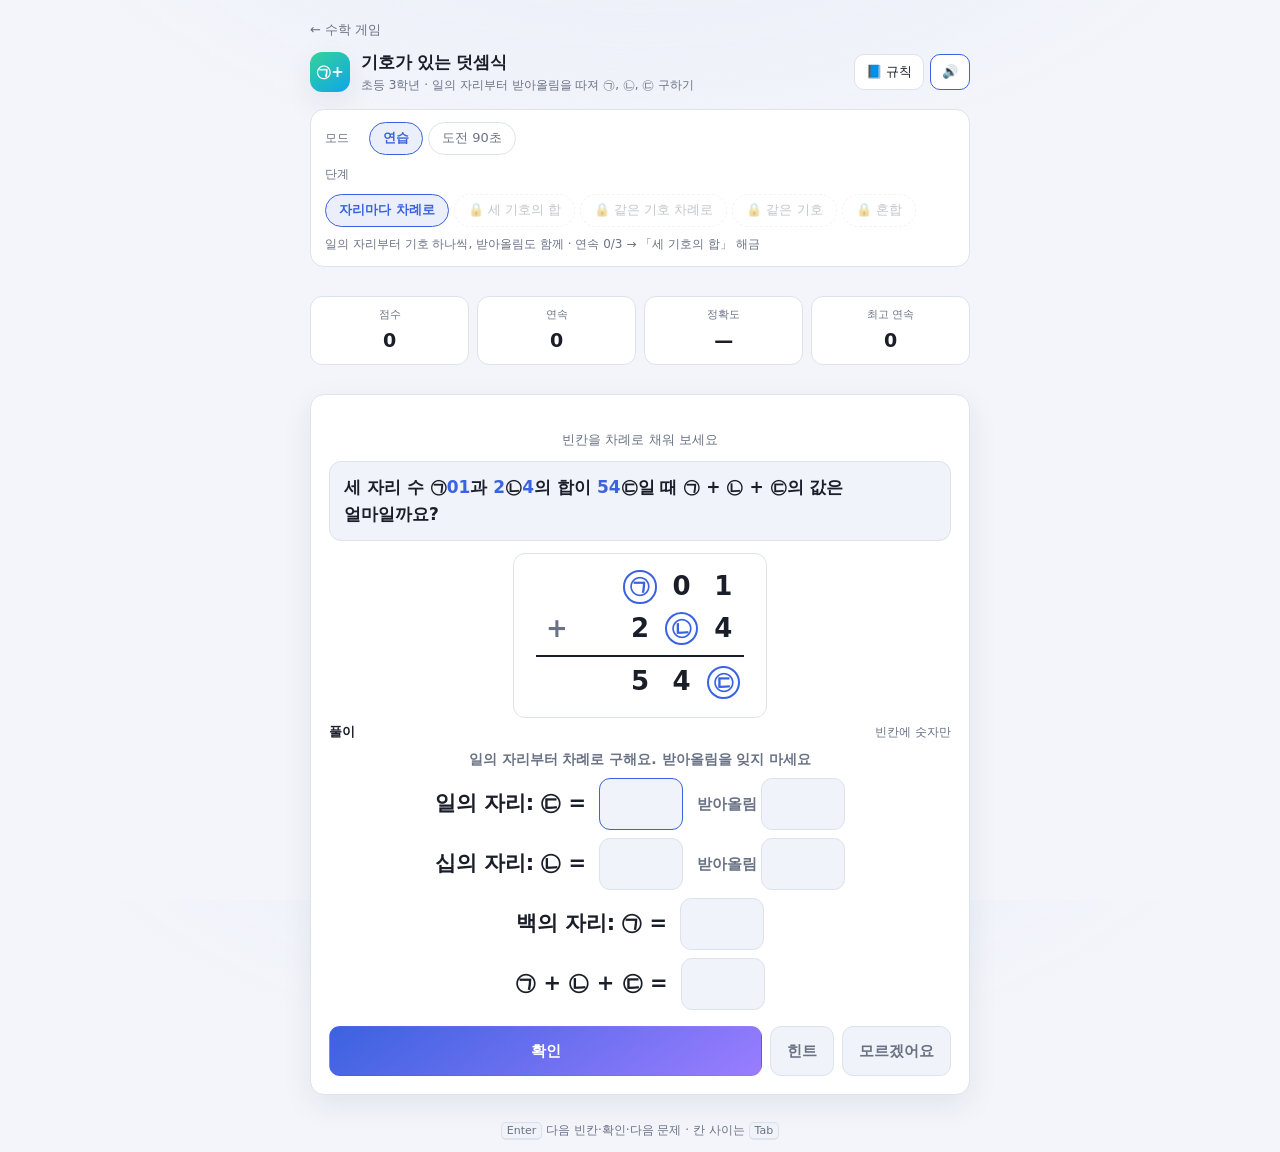
==== riddle.html @ da028986 "기호가 있는 덧셈식 게임 추가 — 받아올림을 따져 ㉠, ㉡, ㉢ 구하기 학습지 -3: ㉠㉠㉡ + ㉡㉡㉡ = 1000 → ㉡ = 5 (0은 맨 앞 자리라 안 됨), ㉠ = 4. 학습" ====
<!DOCTYPE html>
<html lang="ko">
<head>
<meta charset="utf-8">
<meta name="viewport" content="width=device-width, initial-scale=1, viewport-fit=cover">
<meta name="description" content="기호가 있는 덧셈식 — ㉠㉠㉡ + ㉡㉡㉡ = 1000에서 ㉠과 ㉡, 53㉠ + 3㉡7 = ㉢23일 때 ㉠ + ㉡ + ㉢. 일의 자리부터 받아올림을 따져 기호의 수 구하기.">
<title>기호가 있는 덧셈식</title>
<link rel="icon" href="data:image/svg+xml,<svg xmlns='http://www.w3.org/2000/svg' viewBox='0 0 32 32'><text y='26' font-size='26'>➕</text></svg>">
<link rel="stylesheet" href="css/style.css">
<link rel="stylesheet" href="css/riddle.css">
</head>
<body>
<div class="wrap">

  <nav class="crumb"><a href="./">← 수학 게임</a></nav>

  <header class="topbar">
    <div class="brand">
      <span class="logo logo-riddle" aria-hidden="true">㉠+</span>
      <div>
        <h1>기호가 있는 덧셈식</h1>
        <p>초등 3학년 · 일의 자리부터 받아올림을 따져 ㉠, ㉡, ㉢ 구하기</p>
      </div>
    </div>
    <div class="topbar-actions">
      <button type="button" class="icon-btn" id="btn-guide" aria-pressed="false">📘 규칙</button>
      <button type="button" class="icon-btn" id="btn-sound" aria-pressed="true" title="소리 켜기/끄기">🔊</button>
    </div>
  </header>

  <!-- 규칙 시트 -->
  <section class="panel guide" id="guide" hidden>
    <h2>푸는 법</h2>
    <p class="guide-ex">53㉠ + 3㉡7 = ㉢23일 때 ㉠ + ㉡ + ㉢은?</p>
    <ul>
      <li>세로로 쓰고 <b>일의 자리부터</b> 구해요.</li>
      <li>일의 자리: ㉠ + 7의 끝자리가 3 → <code>㉠ + 7 = 13 → ㉠ = 6</code>, 받아올림 1</li>
      <li>십의 자리: 받아올린 1도 더해요. <code>3 + ㉡ + 1 = 12 → ㉡ = 8</code>, 받아올림 1</li>
      <li>백의 자리: <code>5 + 3 + 1 = 9 → ㉢ = 9</code>. <code>6 + 8 + 9 = 23</code></li>
    </ul>
    <p class="guide-ex">㉠㉠㉡ + ㉡㉡㉡ = 1000 — 같은 기호는 같은 수</p>
    <ul>
      <li>일의 자리: ㉡ + ㉡의 끝자리가 0 → ㉡은 0 또는 5. ㉡은 <b>맨 앞 자리</b>에도 있으니 0이 될 수 없어요. <code>㉡ = 5</code></li>
      <li>십의 자리: <code>㉠ + 5 + 1 = 10 → ㉠ = 4</code></li>
      <li>확인: <code>445 + 555 = 1000</code></li>
    </ul>
  </section>

  <!-- 설정 -->
  <section class="panel">
    <div class="control-row">
      <span class="control-label">모드</span>
      <div class="segmented" id="mode-group" role="group" aria-label="모드">
        <button type="button" data-mode="practice" aria-pressed="true">연습</button>
        <button type="button" data-mode="challenge" aria-pressed="false">도전 90초</button>
      </div>
    </div>
    <div class="control-row">
      <span class="control-label">단계</span>
      <div class="segmented" id="level-group" role="group" aria-label="단계"></div>
    </div>
    <p class="level-hint" id="level-hint"></p>
  </section>

  <!-- 통계 -->
  <dl class="stats">
    <div class="stat"><dt>점수</dt><dd id="stat-score">0</dd></div>
    <div class="stat"><dt>연속</dt><dd id="stat-streak">0</dd></div>
    <div class="stat"><dt>정확도</dt><dd id="stat-accuracy">—</dd></div>
    <div class="stat" id="stat-right-tile"><dt id="stat-right-label">최고 연속</dt><dd id="stat-right">0</dd></div>
  </dl>

  <!-- 문제 -->
  <main class="card" id="card">
    <p class="prompt" id="prompt"></p>
    <p class="story" id="story" hidden></p>
    <div class="expr" id="expr" hidden></div>
    <p class="hint-text" id="hint-text" hidden></p>

    <form id="answer-form" autocomplete="off">
      <div class="field" id="field-lines">
        <div class="field-head">
          <span class="label" id="label-lines">답</span>
          <span class="eg">빈칸에 숫자만</span>
        </div>
        <div class="eq-lines" id="eq-lines"></div>
        <p class="field-msg" id="msg-lines"></p>
      </div>

      <div class="feedback" id="feedback" hidden></div>
      <div class="strip" id="strip" hidden></div>

      <div class="actions">
        <button type="submit" class="btn btn-primary" id="btn-submit">확인</button>
        <button type="button" class="btn btn-ghost" id="btn-hint" aria-pressed="false">힌트</button>
        <button type="button" class="btn btn-ghost" id="btn-skip">모르겠어요</button>
      </div>
    </form>

    <div class="result" id="result" hidden>
      <h2 id="result-title">시간 종료!</h2>
      <div class="big" id="result-score">0</div>
      <p id="result-detail"></p>
      <div class="actions">
        <button type="button" class="btn btn-primary" id="btn-restart">다시 도전</button>
      </div>
    </div>
  </main>

  <p class="foot"><kbd>Enter</kbd> 다음 빈칸·확인·다음 문제 · 칸 사이는 <kbd>Tab</kbd></p>
</div>

<script src="js/riddle.js"></script>
<script src="js/riddle-game.js"></script>
</body>
</html>
---- css/style.css ----
/* 한국어 숫자 읽기 게임 */

:root {
  --bg: #0e1016;
  --bg-glow: #171b28;
  --surface: #171a23;
  --surface-2: #1e2230;
  --border: #2a2f3d;
  --text: #e7eaf2;
  --muted: #8b93a8;
  --accent: #7f9cff;
  --accent-soft: rgba(127, 156, 255, 0.14);
  --gold: #ffd166;
  --good: #4ade80;
  --good-soft: rgba(74, 222, 128, 0.12);
  --bad: #fb7185;
  --bad-soft: rgba(251, 113, 133, 0.12);
  --radius: 14px;
  --shadow: 0 10px 30px rgba(0, 0, 0, 0.35);
}

@media (prefers-color-scheme: light) {
  :root {
    --bg: #f3f5fa;
    --bg-glow: #e7ecf8;
    --surface: #ffffff;
    --surface-2: #f0f3f9;
    --border: #dde2ec;
    --text: #1a1e29;
    --muted: #6a7285;
    --accent: #3b62e0;
    --accent-soft: rgba(59, 98, 224, 0.1);
    --gold: #b57d09;
    --good: #16a34a;
    --good-soft: rgba(22, 163, 74, 0.1);
    --bad: #dc2626;
    --bad-soft: rgba(220, 38, 38, 0.09);
    --shadow: 0 10px 30px rgba(28, 40, 80, 0.08);
  }
}

* { box-sizing: border-box; }

/* hidden 은 UA 스타일일 뿐이라 display 를 정한 클래스가 이긴다. 한 번에 막아 둔다. */
[hidden] { display: none !important; }

html, body { height: 100%; }

body {
  margin: 0;
  padding: 20px 16px 56px;
  background:
    radial-gradient(900px 500px at 50% -180px, var(--bg-glow), transparent 70%),
    var(--bg);
  color: var(--text);
  font-family: -apple-system, BlinkMacSystemFont, "Apple SD Gothic Neo", Pretendard,
    "Noto Sans KR", "Malgun Gothic", system-ui, sans-serif;
  font-size: 15px;
  line-height: 1.6;
  -webkit-font-smoothing: antialiased;
}

.wrap {
  max-width: 660px;
  margin: 0 auto;
  display: flex;
  flex-direction: column;
  gap: 14px;
}

/* ---------- 상단 ---------- */

.crumb { font-size: 13px; margin-bottom: -6px; }
.crumb a { color: var(--muted); text-decoration: none; }
.crumb a:hover { color: var(--accent); }

.topbar {
  display: flex;
  align-items: center;
  justify-content: space-between;
  gap: 12px;
}

.brand { display: flex; align-items: center; gap: 11px; min-width: 0; }

.logo {
  width: 40px;
  height: 40px;
  flex: none;
  display: grid;
  place-items: center;
  border-radius: 12px;
  background: linear-gradient(145deg, var(--accent), #b98cff);
  color: #fff;
  font-weight: 800;
  font-size: 19px;
  box-shadow: var(--shadow);
}

/* 각도 익히기 */
.logo-angle { background: linear-gradient(145deg, #ffa94d, #ff6b8b); font-size: 22px; }
/* 쌓기나무 규칙 찾기 */
.logo-stack { background: linear-gradient(145deg, #e0a85a, #b9773a); }
.logo-stack svg { width: 26px; height: 26px; }
.game-card .logo-stack svg { width: 30px; height: 30px; }
/* 시간 계산 */
.logo-time { background: linear-gradient(145deg, #4fd1c5, #3b82f6); font-size: 22px; }
/* 합과 차 */
.logo-sumdiff { background: linear-gradient(145deg, #a78bfa, #ec4899); font-size: 15px; letter-spacing: -1px; }
/* 숫자 카드 */
.logo-digits { background: linear-gradient(145deg, #34d399, #0ea5e9); font-size: 14px; letter-spacing: -0.5px; }
.logo-distance { background: linear-gradient(145deg, #f59e0b, #ef4444); font-size: 13px; letter-spacing: -1px; }
.logo-consec { background: linear-gradient(145deg, #22d3ee, #6366f1); font-size: 16px; }
.logo-near { background: linear-gradient(145deg, #f472b6, #f59e0b); font-size: 24px; }
.logo-riddle { background: linear-gradient(145deg, #34d399, #0ea5e9); font-size: 15px; }

.brand h1 { margin: 0; font-size: 17px; letter-spacing: -0.2px; }
/* 좁은 화면에서 한글이 단어 중간에서 끊기지 않도록 */
.brand p { margin: 0; font-size: 12px; color: var(--muted); word-break: keep-all; }

.icon-btn {
  border: 1px solid var(--border);
  background: var(--surface);
  color: var(--text);
  border-radius: 10px;
  padding: 7px 11px;
  font: inherit;
  font-size: 13px;
  cursor: pointer;
  white-space: nowrap;
}
.icon-btn:hover { border-color: var(--accent); }
.icon-btn[aria-pressed="true"] { border-color: var(--accent); color: var(--accent); }

.topbar-actions { display: flex; gap: 6px; flex: none; }

/* ---------- 게임 목록 (index.html) ---------- */

.game-list { display: flex; flex-direction: column; gap: 10px; margin: 0; padding: 0; list-style: none; }

.game-card {
  display: flex;
  align-items: center;
  gap: 14px;
  padding: 16px;
  background: var(--surface);
  border: 1px solid var(--border);
  border-radius: var(--radius);
  box-shadow: var(--shadow);
  color: var(--text);
  text-decoration: none;
  transition: border-color 0.12s ease;
}
.game-card:hover,
.game-card:focus-visible { border-color: var(--accent); }
.game-card .logo { width: 48px; height: 48px; font-size: 22px; box-shadow: none; }
.game-text { display: flex; flex-direction: column; gap: 2px; min-width: 0; }
.game-text b { font-size: 16px; }
.game-text span { font-size: 13px; color: var(--muted); word-break: keep-all; }
.game-card .go { margin-left: auto; flex: none; color: var(--muted); font-size: 20px; }

/* ---------- 설정 ---------- */

.panel {
  background: var(--surface);
  border: 1px solid var(--border);
  border-radius: var(--radius);
  padding: 12px 14px;
}

.control-row {
  display: flex;
  align-items: center;
  gap: 10px;
  flex-wrap: wrap;
}
.control-row + .control-row { margin-top: 10px; }

.control-label {
  font-size: 12px;
  color: var(--muted);
  width: 34px;
  flex: none;
}

.segmented {
  display: flex;
  flex-wrap: wrap;
  gap: 5px;
}

.segmented button {
  border: 1px solid var(--border);
  background: transparent;
  color: var(--muted);
  border-radius: 999px;
  padding: 5px 13px;
  font: inherit;
  font-size: 13px;
  cursor: pointer;
  transition: all 0.12s ease;
}
.segmented button:hover { color: var(--text); border-color: var(--accent); }
.segmented button[aria-pressed="true"] {
  background: var(--accent-soft);
  border-color: var(--accent);
  color: var(--accent);
  font-weight: 600;
}

.segmented button:disabled {
  opacity: 0.4;
  border-style: dashed;
  cursor: not-allowed;
}
.segmented button:disabled:hover {
  color: var(--muted);
  border-color: var(--border);
}

.level-hint { font-size: 12px; color: var(--muted); margin: 8px 0 0; }

/* ---------- 통계 ---------- */

.stats {
  display: grid;
  grid-template-columns: repeat(4, 1fr);
  gap: 8px;
}

.stat {
  background: var(--surface);
  border: 1px solid var(--border);
  border-radius: 12px;
  padding: 9px 6px;
  text-align: center;
}
.stat dt { font-size: 11px; color: var(--muted); margin: 0; }
.stat dd {
  margin: 1px 0 0;
  font-size: 19px;
  font-weight: 700;
  font-variant-numeric: tabular-nums;
  letter-spacing: -0.3px;
}
.stat.is-low dd { color: var(--bad); }

/* ---------- 문제 ---------- */

.card {
  background: var(--surface);
  border: 1px solid var(--border);
  border-radius: var(--radius);
  padding: 22px 18px 18px;
  box-shadow: var(--shadow);
}

.prompt {
  text-align: center;
  font-size: 13px;
  color: var(--muted);
  margin-bottom: 10px;
}

.question {
  text-align: center;
  font-size: clamp(26px, 7.2vw, 44px);
  font-weight: 800;
  /* 쉼표가 없으므로 자릿수를 세기 쉽도록 살짝 벌린다 */
  letter-spacing: 0.04em;
  font-variant-numeric: tabular-nums;
  word-break: keep-all;
  overflow-wrap: anywhere;
  line-height: 1.25;
  margin: 0;
}
.question.is-hangul {
  font-size: clamp(20px, 5.2vw, 32px);
  letter-spacing: -0.5px;
}

/* 자리표 */
.place-table {
  display: flex;
  justify-content: center;
  gap: 6px;
  flex-wrap: wrap;
  margin-top: 14px;
}
.place-table[hidden] { display: none; }

.place-group {
  border: 1px dashed var(--border);
  border-radius: 10px;
  padding: 4px 10px 6px;
  text-align: center;
  min-width: 62px;
  background: var(--surface-2);
}
.place-group.is-zero { opacity: 0.4; }
.place-label { display: block; font-size: 11px; color: var(--accent); font-weight: 700; }
.place-digits { display: block; font-size: 16px; font-variant-numeric: tabular-nums; letter-spacing: 1px; }

/* ---------- 입력 ---------- */

.fields { margin-top: 18px; display: flex; flex-direction: column; gap: 10px; }

.field { display: flex; flex-direction: column; gap: 5px; }
.field[hidden] { display: none; }

.field-head {
  display: flex;
  align-items: baseline;
  justify-content: space-between;
  gap: 8px;
}
.field-head label { font-size: 13px; font-weight: 600; word-break: keep-all; }
.field-head .eg { font-size: 11.5px; color: var(--muted); }

.field input {
  width: 100%;
  border: 1.5px solid var(--border);
  background: var(--surface-2);
  color: var(--text);
  border-radius: 11px;
  padding: 12px 13px;
  font: inherit;
  font-size: 17px;
  outline: none;
  transition: border-color 0.12s ease, background 0.12s ease;
}
.field input::placeholder { color: var(--muted); opacity: 0.65; }
.field input:focus { border-color: var(--accent); }
.field.is-good input { border-color: var(--good); background: var(--good-soft); }
.field.is-bad input { border-color: var(--bad); background: var(--bad-soft); }

.field-msg { font-size: 12.5px; min-height: 0; }
.field-msg:empty { display: none; }
.field.is-good .field-msg { color: var(--good); }
.field.is-bad .field-msg { color: var(--bad); }

/* ---------- 버튼 ---------- */

.actions { display: flex; gap: 8px; margin-top: 16px; }

.btn {
  border-radius: 11px;
  padding: 12px 16px;
  font: inherit;
  font-size: 15px;
  font-weight: 600;
  cursor: pointer;
  border: 1px solid var(--border);
  background: var(--surface-2);
  color: var(--text);
  transition: filter 0.12s ease, border-color 0.12s ease;
}
.btn:hover { filter: brightness(1.12); }
.btn:disabled { opacity: 0.4; cursor: not-allowed; }
.btn:disabled:hover { filter: none; border-color: var(--border); }
.btn-primary {
  flex: 1;
  border-color: transparent;
  background: linear-gradient(145deg, var(--accent), #9a7dff);
  color: #fff;
}
.btn-ghost { flex: none; color: var(--muted); }
.btn-ghost:hover { color: var(--text); border-color: var(--accent); }

/* ---------- 피드백 ---------- */

.feedback { margin-top: 16px; }
.feedback[hidden] { display: none; }

.verdict {
  display: flex;
  align-items: center;
  gap: 8px;
  font-weight: 700;
  font-size: 16px;
  padding: 10px 12px;
  border-radius: 11px;
}
.verdict.good { background: var(--good-soft); color: var(--good); }
.verdict.bad { background: var(--bad-soft); color: var(--bad); }
.verdict .score-delta { margin-left: auto; font-size: 13px; font-variant-numeric: tabular-nums; }

.unlock {
  margin-top: 10px;
  padding: 11px 13px;
  border: 1px solid var(--gold);
  border-radius: 11px;
  background: linear-gradient(135deg, rgba(255, 209, 102, 0.16), var(--accent-soft));
  font-size: 14px;
  font-weight: 600;
  word-break: keep-all;
}

.answer-line {
  margin-top: 10px;
  padding: 11px 12px;
  background: var(--surface-2);
  border: 1px solid var(--border);
  border-radius: 11px;
  font-size: 15px;
  word-break: keep-all;
  overflow-wrap: anywhere;
}
.answer-line b { color: var(--accent); font-weight: 700; }
.answer-line .sep { color: var(--muted); margin: 0 7px; }

.breakdown {
  width: 100%;
  border-collapse: collapse;
  margin-top: 10px;
  font-size: 14px;
}
.breakdown th {
  text-align: left;
  font-size: 11.5px;
  font-weight: 600;
  color: var(--muted);
  padding: 3px 8px;
  border-bottom: 1px solid var(--border);
}
.breakdown td {
  padding: 6px 8px;
  border-bottom: 1px solid var(--border);
  font-variant-numeric: tabular-nums;
}
.breakdown tr:last-child td { border-bottom: none; }
.breakdown tr.sum td {
  font-weight: 700;
  border-top: 2px solid var(--border);
}
.breakdown .u { color: var(--accent); font-weight: 700; width: 46px; }
.breakdown .h { font-variant-numeric: normal; }

.tip {
  margin-top: 10px;
  padding: 9px 12px;
  border-left: 3px solid var(--gold);
  background: var(--surface-2);
  border-radius: 0 10px 10px 0;
  font-size: 13px;
  color: var(--muted);
}
.tip b { color: var(--text); }

/* ---------- 결과 ---------- */

.result { text-align: center; padding: 10px 0 4px; }
.result h2 { margin: 0 0 6px; font-size: 20px; }
.result .big {
  font-size: 46px;
  font-weight: 800;
  color: var(--accent);
  font-variant-numeric: tabular-nums;
  line-height: 1.1;
}
.result p { color: var(--muted); margin: 6px 0 16px; font-size: 14px; }

/* ---------- 규칙 시트 ---------- */

.guide[hidden] { display: none; }
.guide h2 { font-size: 15px; margin: 0 0 10px; }
.guide ul { margin: 0; padding-left: 18px; }
.guide li { margin-bottom: 7px; font-size: 13.5px; color: var(--muted); }
.guide li b { color: var(--text); }
.guide code {
  background: var(--surface-2);
  border: 1px solid var(--border);
  border-radius: 6px;
  padding: 1px 6px;
  font-size: 12.5px;
  font-family: ui-monospace, SFMono-Regular, Menlo, monospace;
  color: var(--text);
}

.unit-scale {
  display: flex;
  gap: 6px;
  flex-wrap: wrap;
  margin: 0 0 12px;
}
.unit-scale span {
  border: 1px solid var(--border);
  background: var(--surface-2);
  border-radius: 9px;
  padding: 5px 9px;
  font-size: 12px;
  color: var(--muted);
}
.unit-scale b { color: var(--accent); }

.foot { text-align: center; font-size: 12px; color: var(--muted); }
.foot kbd {
  background: var(--surface-2);
  border: 1px solid var(--border);
  border-bottom-width: 2px;
  border-radius: 5px;
  padding: 1px 5px;
  font-size: 11px;
  font-family: inherit;
}

@media (max-width: 420px) {
  .stats { grid-template-columns: repeat(2, 1fr); }
  .control-label { width: 100%; }
}

@media (prefers-reduced-motion: no-preference) {
  .card { animation: rise 0.22s ease both; }
  @keyframes rise {
    from { opacity: 0; transform: translateY(6px); }
    to { opacity: 1; transform: none; }
  }
}
---- css/riddle.css ----
/* 기호가 있는 덧셈식 — css/style.css 위에 얹는다 */

.guide-ex { margin: 0 0 8px; font-size: 13.5px; font-weight: 600; word-break: keep-all; }

/* ---------- 문제 ---------- */

/* 학습지 문장 */
.story {
  margin: 2px 0 4px;
  padding: 12px 14px;
  background: var(--surface-2);
  border: 1px solid var(--border);
  border-radius: 12px;
  font-size: 17px;
  font-weight: 600;
  line-height: 1.6;
  word-break: keep-all;
}
.story .num { color: var(--accent); font-variant-numeric: tabular-nums; }

/* 세로 덧셈식 */
.expr {
  --cols: 5;
  width: fit-content;
  margin: 12px auto 4px;
  padding: 12px 22px 14px;
  border: 1.5px solid var(--border);
  border-radius: 12px;
  font-size: 26px;
  font-weight: 700;
  font-variant-numeric: tabular-nums;
}
.vrow { display: grid; grid-template-columns: repeat(var(--cols), 1.6em); justify-items: center; align-items: center; height: 1.6em; }
.vcell { display: inline-flex; align-items: center; justify-content: center; width: 1.4em; height: 1.4em; }
.vsign { color: var(--muted); }
.vsym { box-sizing: border-box; border: 2px solid var(--accent); border-radius: 50%; color: var(--accent); font-size: 0.8em; width: 1.6em; height: 1.6em; }
.vsym.is-shown { background: var(--good-soft); border-color: var(--good); color: var(--good); }
.vcarry { height: 0.9em; color: var(--bad); }
.vcarry .vcell { height: 1em; font-size: 0.55em; }
.vrule { height: 0; border-top: 2px solid var(--text); margin: 6px 0 4px; }

.hint-text {
  margin: 12px 0 0;
  padding: 9px 12px;
  border-left: 3px solid var(--accent);
  background: var(--surface-2);
  border-radius: 0 10px 10px 0;
  font-size: 13px;
  color: var(--muted);
  word-break: keep-all;
}

/* ---------- 답 ---------- */

.field-head .label { font-size: 13px; font-weight: 600; word-break: keep-all; }

.eq-lines {
  display: flex;
  flex-direction: column;
  align-items: center;
  gap: 8px;
}
.eq-line {
  display: flex;
  flex-wrap: wrap;
  align-items: center;
  justify-content: center;
  gap: 4px 6px;
  font-size: 21px;
  font-weight: 700;
  font-variant-numeric: tabular-nums;
}
.eq-line.is-note { font-size: 14px; font-weight: 600; color: var(--muted); }
.eq-line.is-note .eq-part { white-space: normal; word-break: keep-all; }
.eq-line.is-given { color: var(--muted); font-size: 18px; }
.eq-text { white-space: pre-wrap; text-align: center; }
.eq-part { display: inline-block; white-space: nowrap; }

.field .eq-line input {
  width: 4.2em;
  padding: 9px 4px;
  text-align: center;
  font-size: 20px;
  font-weight: 700;
  font-variant-numeric: tabular-nums;
}
.field .eq-line input.is-good { border-color: var(--good); background: var(--good-soft); }
.field .eq-line input.is-bad { border-color: var(--bad); background: var(--bad-soft); }

/* ---------- 풀이 ---------- */

.answer-line { line-height: 1.8; font-variant-numeric: tabular-nums; word-break: keep-all; }

/* ---------- 수 칩 ---------- */

.strip { margin-top: 10px; padding: 10px 12px; border: 1px solid var(--border); border-radius: 11px; }
.chips { display: flex; flex-wrap: wrap; justify-content: center; gap: 6px; }
.chip {
  display: inline-flex; flex-direction: column; align-items: center; justify-content: center;
  min-width: 3.2em; padding: 5px 8px; border-radius: 9px;
  font-weight: 700; font-variant-numeric: tabular-nums; color: #fff;
  background: var(--muted);
}
.chip-tag { font-size: 11px; font-weight: 600; opacity: 0.9; }
.chip-num { font-size: 17px; }
.chip-p0 { background: #5b7cf0; }
.chip-p1 { background: #e0752e; }
.chip-p2 { background: #16a34a; }
.chip-p3 { background: #a855f7; }
.chip-mid { background: #64748b; outline: 2px dashed var(--text); outline-offset: 1px; }
.chip-ans { background: var(--accent); box-shadow: 0 0 0 3px var(--good); }
.strip-note { display: block; margin-top: 8px; text-align: center; font-size: 13px; font-weight: 700; color: var(--muted); word-break: keep-all; }

.in-box { display: inline-flex; align-items: center; gap: 4px; }
.in-box.has-label { margin-left: 8px; }
.in-label { font-size: 15px; font-weight: 600; color: var(--muted); }
.in-box .u { font-size: 17px; font-weight: 600; }

@media (max-width: 420px) {
  .story { font-size: 15.5px; }
  .eq-line { font-size: 18px; }
  .field .eq-line input { width: 3.8em; font-size: 18px; }
}

.foot { word-break: keep-all; }
@media (hover: none) and (pointer: coarse) {
  .foot { display: none; }
}
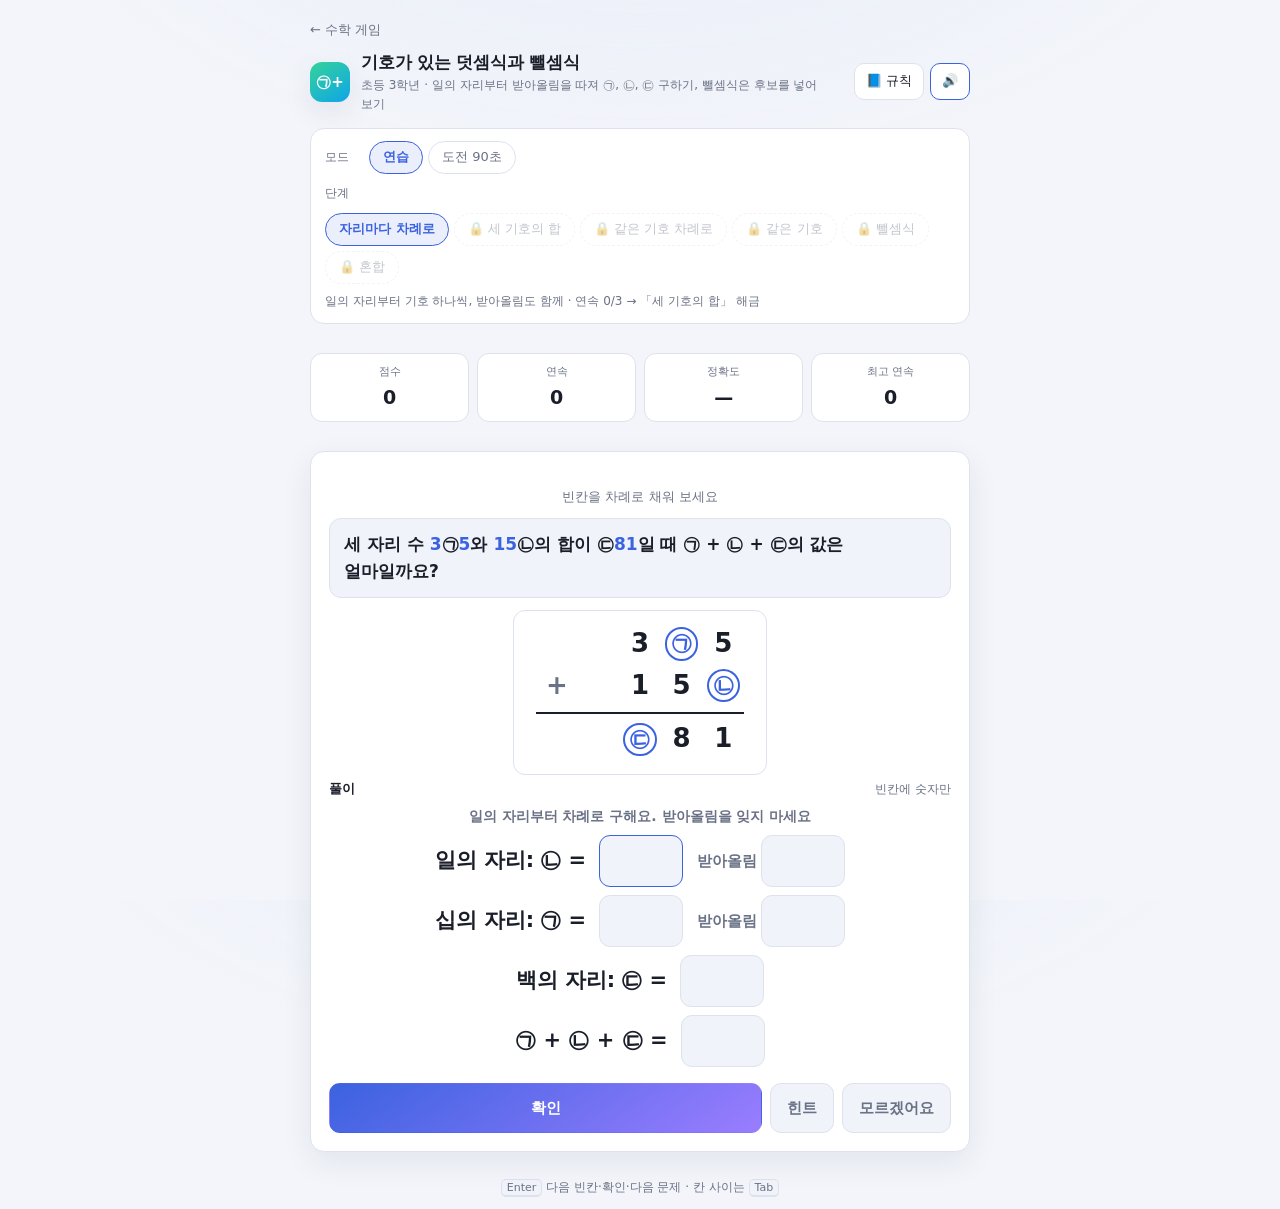
==== commit 8f9ec411: "두 묶음 비교 게임 추가, 기호 뺄셈식·약속한 기호 ◆ 단계 추가 - 학습지 12: 공책 4권 + 필통 2개 = 1280 g, 공책 2권 + 필통 2개 =   780 g → 같은 " ====
--- a/riddle.html
+++ b/riddle.html
@@ -4,7 +4,7 @@
 <meta charset="utf-8">
 <meta name="viewport" content="width=device-width, initial-scale=1, viewport-fit=cover">
 <meta name="description" content="기호가 있는 덧셈식 — ㉠㉠㉡ + ㉡㉡㉡ = 1000에서 ㉠과 ㉡, 53㉠ + 3㉡7 = ㉢23일 때 ㉠ + ㉡ + ㉢. 일의 자리부터 받아올림을 따져 기호의 수 구하기.">
-<title>기호가 있는 덧셈식</title>
+<title>기호가 있는 덧셈식과 뺄셈식</title>
 <link rel="icon" href="data:image/svg+xml,<svg xmlns='http://www.w3.org/2000/svg' viewBox='0 0 32 32'><text y='26' font-size='26'>➕</text></svg>">
 <link rel="stylesheet" href="css/style.css">
 <link rel="stylesheet" href="css/riddle.css">
@@ -18,8 +18,8 @@
     <div class="brand">
       <span class="logo logo-riddle" aria-hidden="true">㉠+</span>
       <div>
-        <h1>기호가 있는 덧셈식</h1>
-        <p>초등 3학년 · 일의 자리부터 받아올림을 따져 ㉠, ㉡, ㉢ 구하기</p>
+        <h1>기호가 있는 덧셈식과 뺄셈식</h1>
+        <p>초등 3학년 · 일의 자리부터 받아올림을 따져 ㉠, ㉡, ㉢ 구하기, 뺄셈식은 후보를 넣어 보기</p>
       </div>
     </div>
     <div class="topbar-actions">
@@ -43,6 +43,12 @@
       <li>일의 자리: ㉡ + ㉡의 끝자리가 0 → ㉡은 0 또는 5. ㉡은 <b>맨 앞 자리</b>에도 있으니 0이 될 수 없어요. <code>㉡ = 5</code></li>
       <li>십의 자리: <code>㉠ + 5 + 1 = 10 → ㉠ = 4</code></li>
       <li>확인: <code>445 + 555 = 1000</code></li>
+    </ul>
+    <p class="guide-ex">㉠㉡㉠ − ㉡㉠㉡ = ㉡55 — 뺄셈식</p>
+    <ul>
+      <li>일의 자리 ㉠ − ㉡의 끝자리가 5이고, 빼지는 수가 더 커야 해요 → <code>(6, 1), (7, 2), (8, 3), (9, 4)</code></li>
+      <li>하나씩 넣어 봐요. <code>838 − 383 = 455</code>인데 ㉡55는 355라서 ✗</li>
+      <li><code>949 − 494 = 455</code> ✓ → <code>㉠ = 9, ㉡ = 4</code></li>
     </ul>
   </section>
 
--- a/css/style.css
+++ b/css/style.css
@@ -113,6 +113,8 @@
 .logo-consec { background: linear-gradient(145deg, #22d3ee, #6366f1); font-size: 16px; }
 .logo-near { background: linear-gradient(145deg, #f472b6, #f59e0b); font-size: 24px; }
 .logo-riddle { background: linear-gradient(145deg, #34d399, #0ea5e9); font-size: 15px; }
+.logo-wrongcalc { background: linear-gradient(145deg, #fb7185, #8b5cf6); font-size: 24px; }
+.logo-bundle { background: linear-gradient(145deg, #facc15, #f97316); font-size: 24px; }
 
 .brand h1 { margin: 0; font-size: 17px; letter-spacing: -0.2px; }
 /* 좁은 화면에서 한글이 단어 중간에서 끊기지 않도록 */
